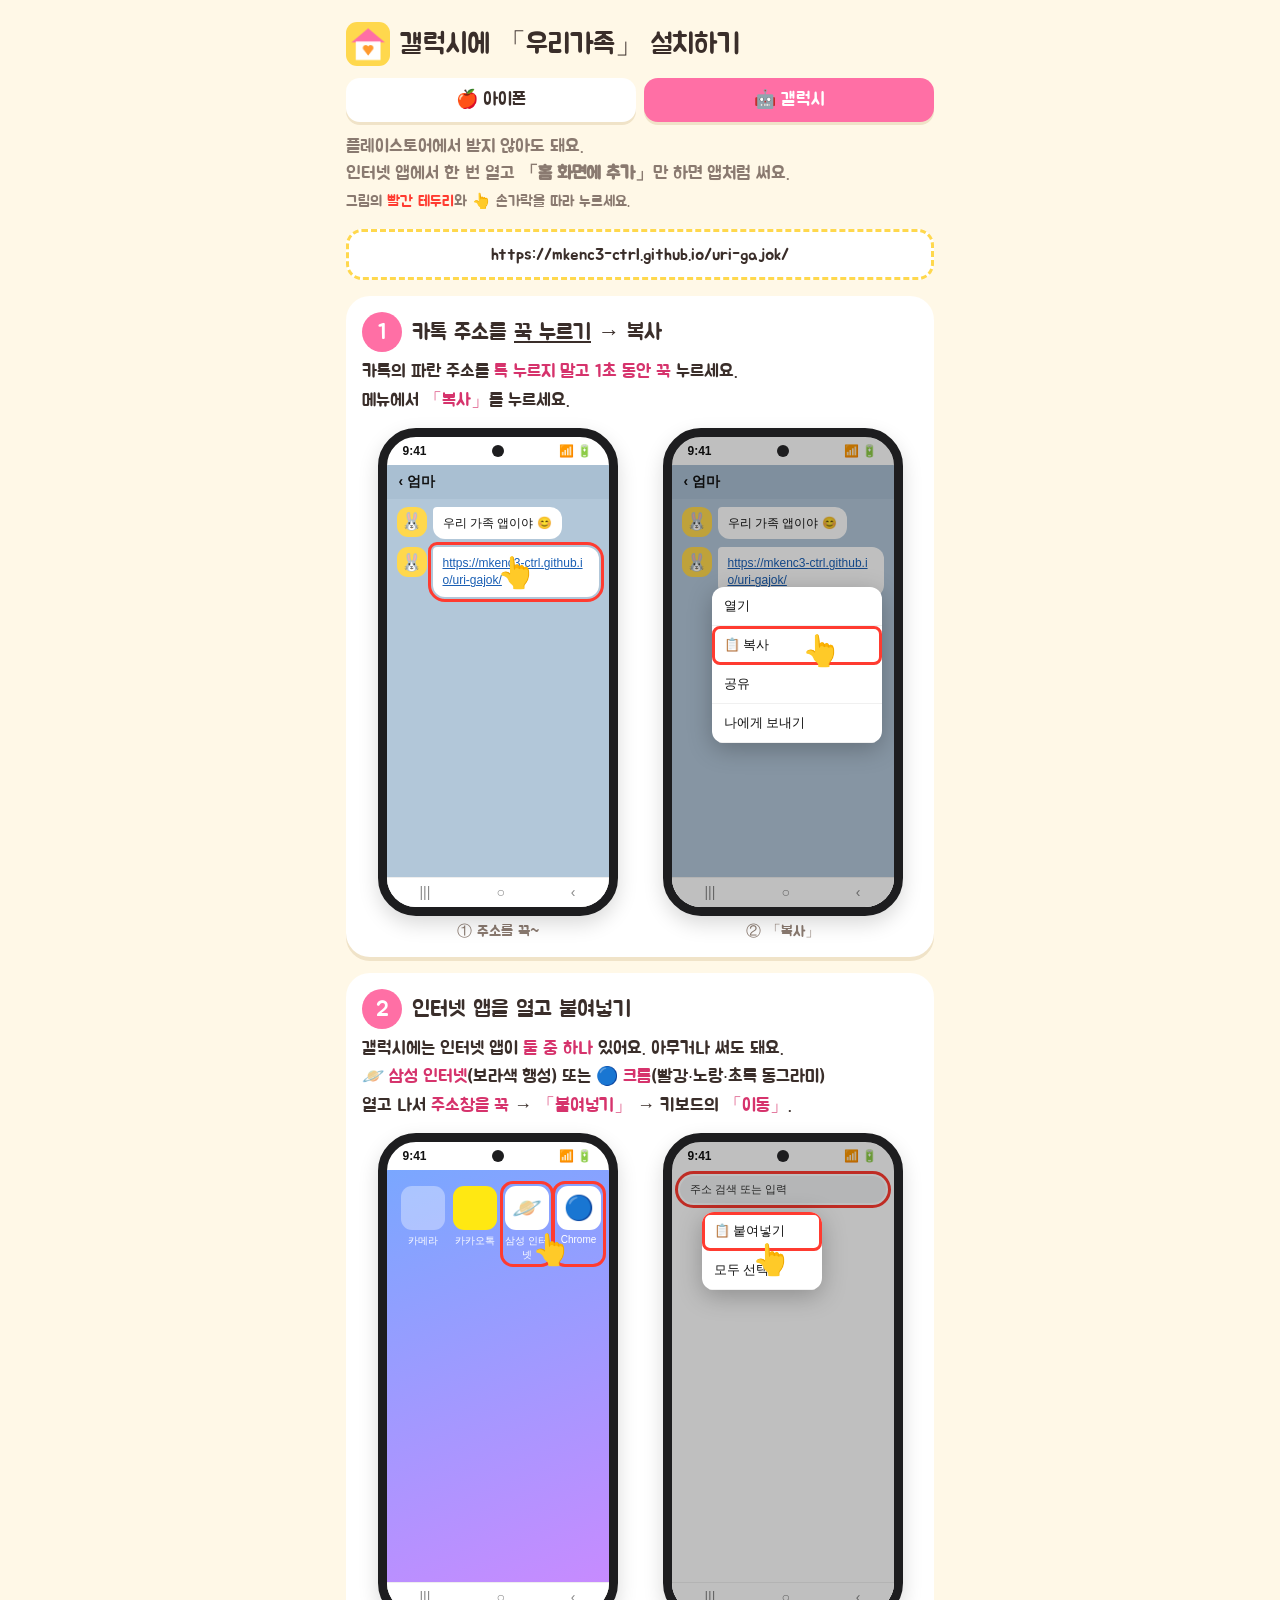
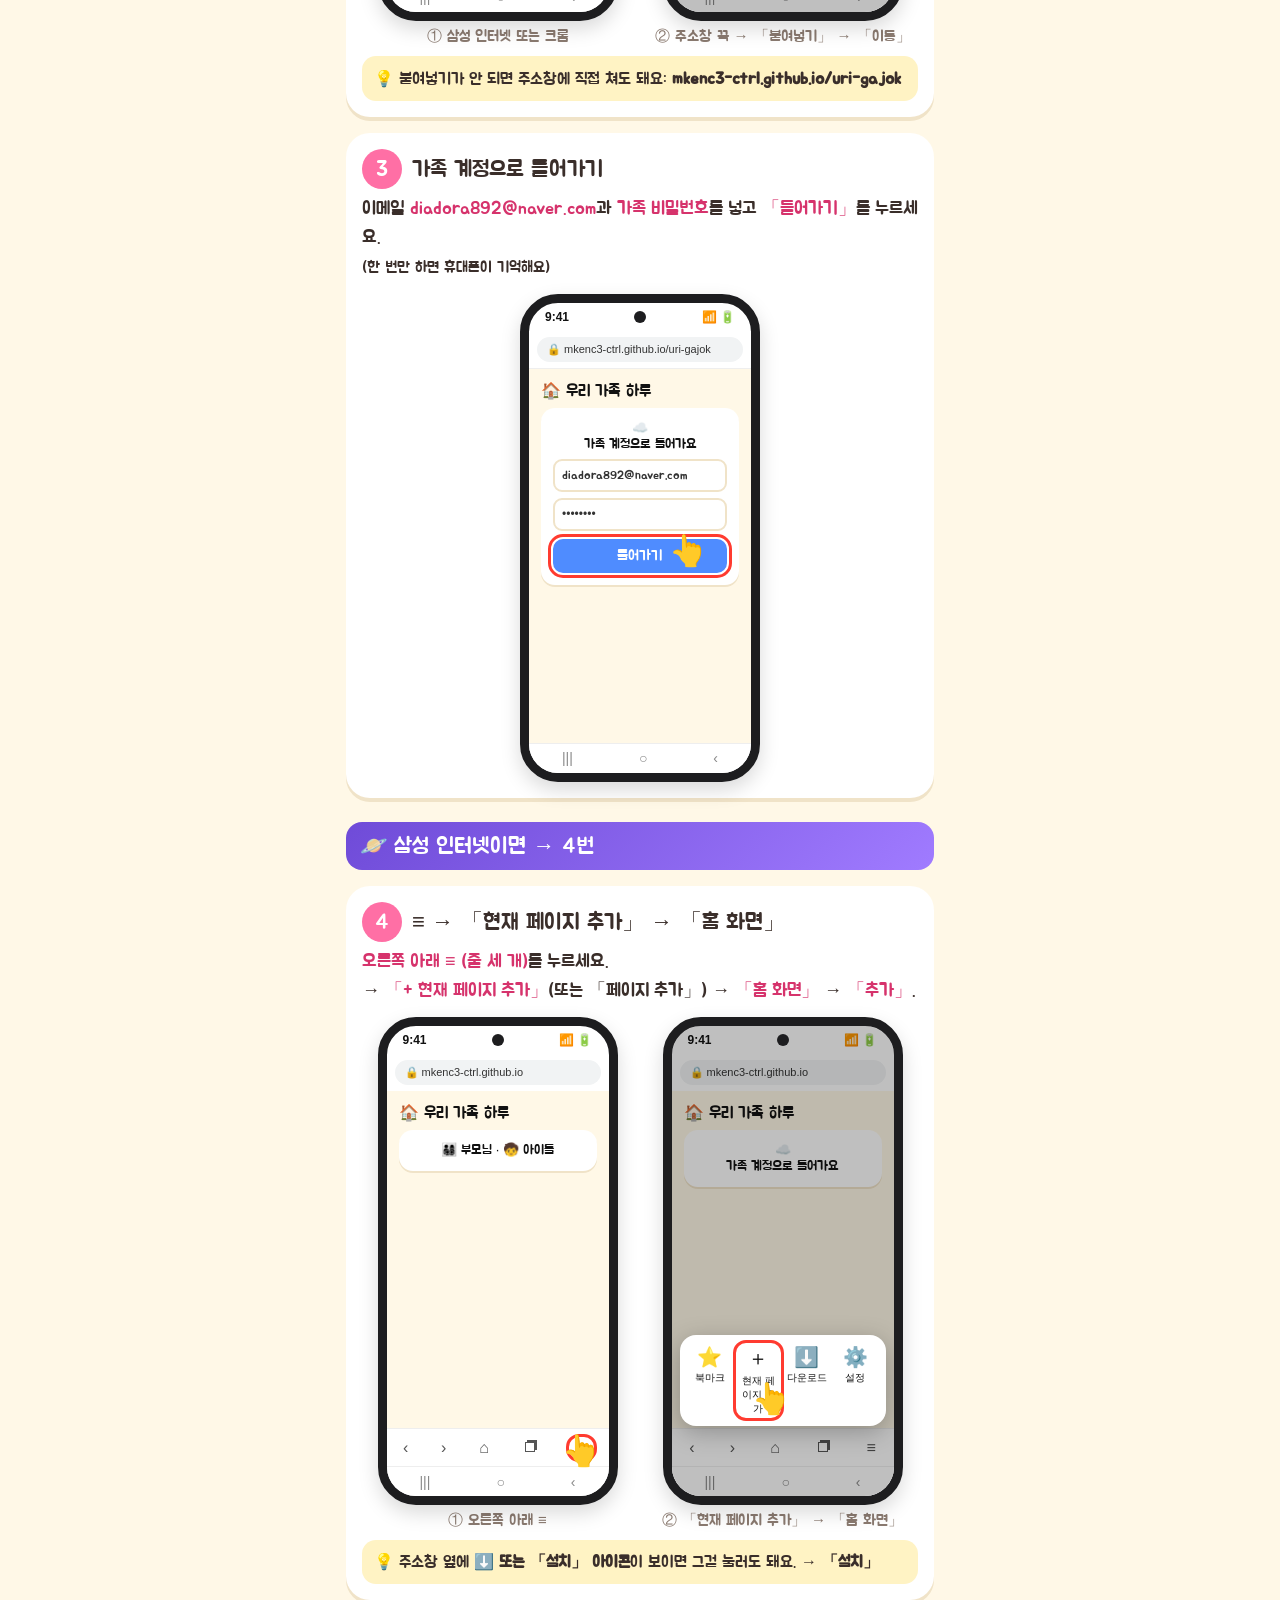
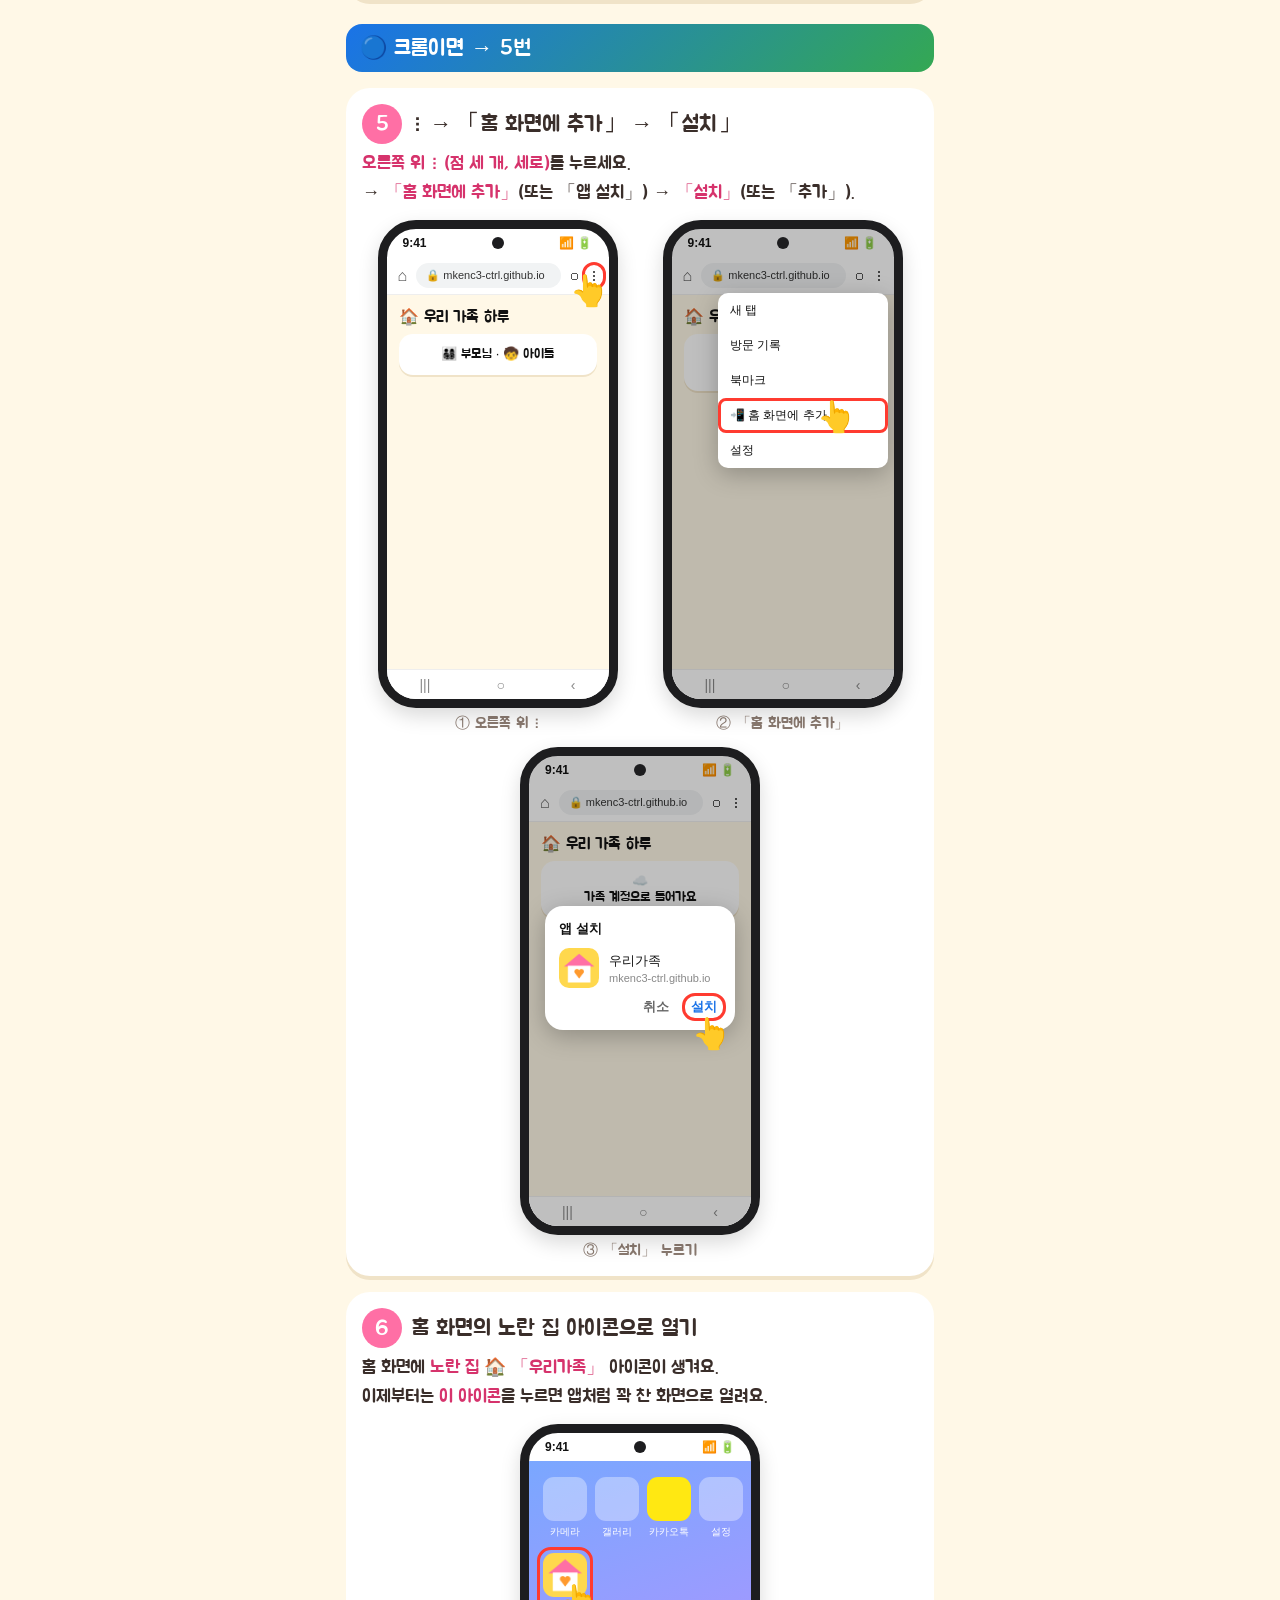
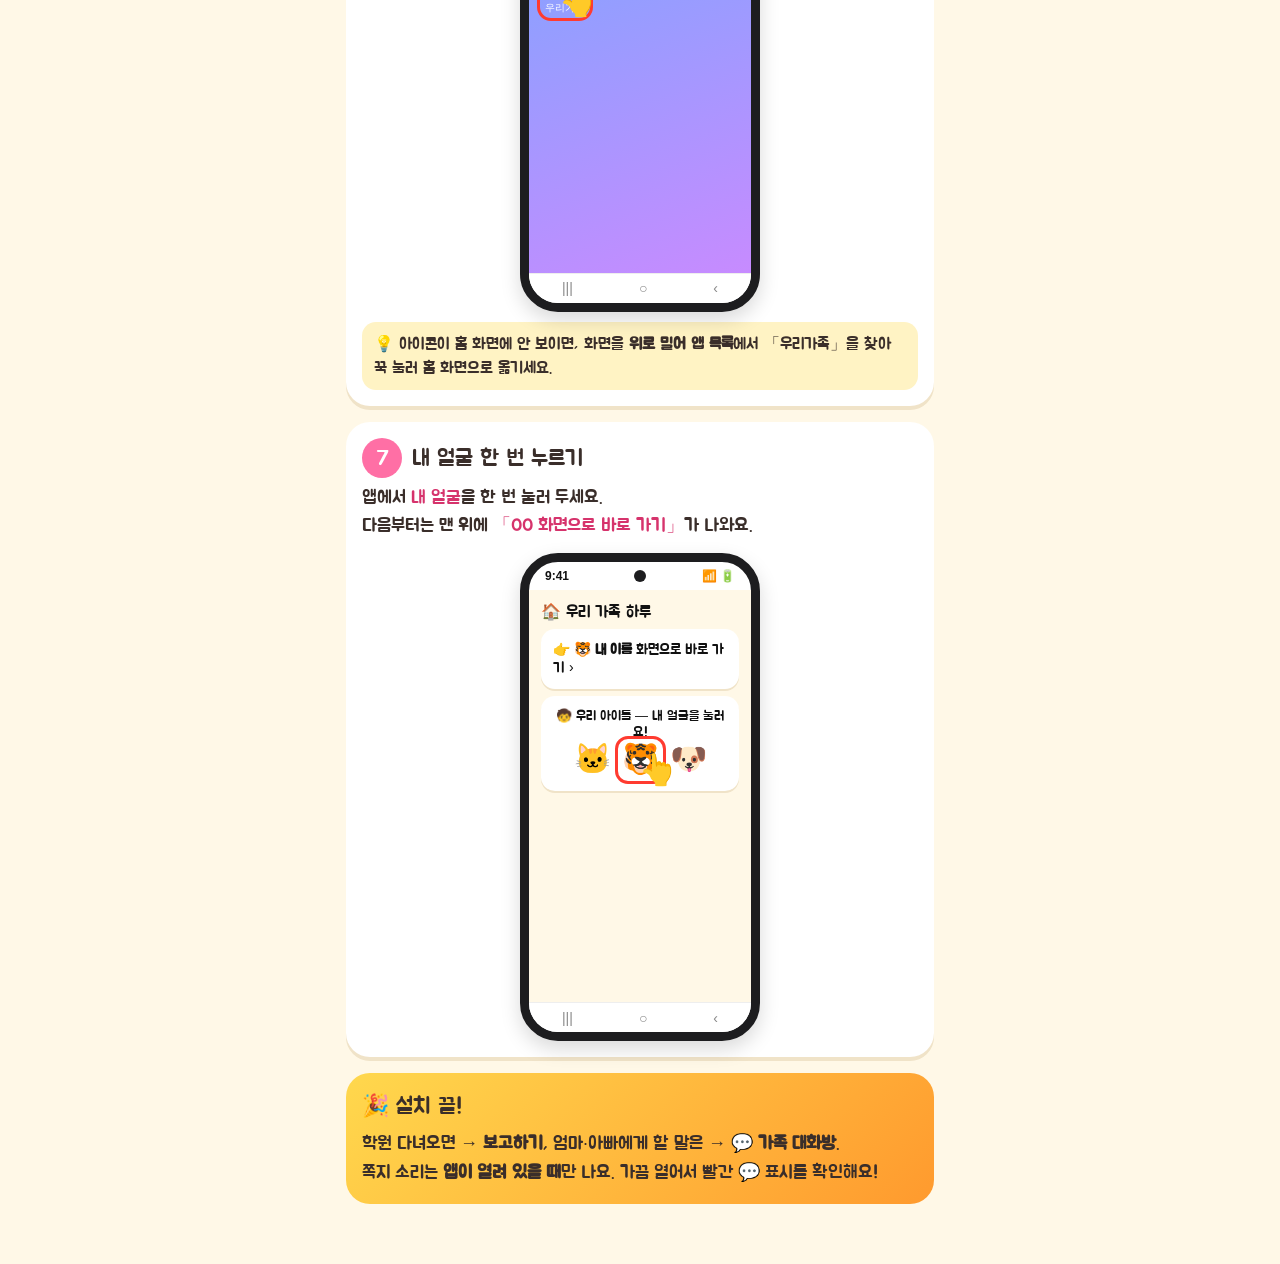
==== install-galaxy.html @ d574e4df "갤럭시 설치 그림 안내 추가 Co-Authored-By: Claude Opus 5.5 <noreply@anthropic.com>" ====
<!doctype html><html lang="ko"><head><meta charset="utf-8"><meta name="viewport" content="width=device-width, initial-scale=1"><meta name="robots" content="noindex, nofollow"><title>갤럭시에 설치하기</title><link href="https://fonts.googleapis.com/css2?family=Jua&display=swap" rel="stylesheet"><style>
:root{--bg:#fff8e7;--ink:#3a2e2a;--sub:#8a7a70;--line:#f0e3c8;--yellow:#ffd84d;--pink:#ff6fa5;--blue:#007aff;--red:#ff3b30}
*{box-sizing:border-box}
body{margin:0;background:var(--bg);color:var(--ink);font-family:"Jua","Apple SD Gothic Neo","Malgun Gothic",sans-serif;font-size:18px}
.wrap{max-width:620px;margin:0 auto;padding:16px 16px 60px}
h1{font-size:28px;font-weight:400;margin:6px 0 4px;display:flex;align-items:center;gap:10px}
h1 img{width:44px;height:44px;border-radius:11px}
.lead{color:var(--sub);margin:0 0 14px;line-height:1.5}
.url{background:#fff;border:3px dashed var(--yellow);border-radius:16px;padding:12px;text-align:center;font-size:17px;word-break:break-all;margin-bottom:8px}
.step{background:#fff;border-radius:24px;padding:16px;margin-top:16px;box-shadow:0 4px 0 var(--line)}
.sh{display:flex;align-items:center;gap:10px;margin-bottom:6px}
.no{flex:none;width:40px;height:40px;border-radius:50%;background:var(--pink);color:#fff;display:flex;align-items:center;justify-content:center;font-size:22px}
.sh h2{font-size:22px;font-weight:400;margin:0}
.say{line-height:1.6;margin:6px 0 12px}
.say b{color:#d6336c;font-weight:400}
.tip{background:#fff3c4;border-radius:14px;padding:10px 12px;font-size:16px;line-height:1.5;margin-top:10px}

/* 아이폰 그림 */
.phone{width:240px;margin:0 auto;border:9px solid #1d1d1f;border-radius:38px;background:#fff;overflow:hidden;position:relative;font-family:-apple-system,"Apple SD Gothic Neo","Malgun Gothic",sans-serif;font-size:13px;color:#111;box-shadow:0 8px 20px rgba(0,0,0,.15)}
.scr{height:470px;position:relative;display:flex;flex-direction:column}
.isl{position:absolute;top:0;left:50%;transform:translateX(-50%);width:118px;height:22px;background:#1d1d1f;border-radius:0 0 14px 14px;z-index:5}
.stat{height:28px;flex:none;display:flex;justify-content:space-between;align-items:center;padding:0 16px;font-size:12px;font-weight:600}
.hl{position:relative;z-index:3;outline:3px solid var(--red);outline-offset:2px;border-radius:8px;animation:blink 1.1s infinite}
@keyframes blink{50%{outline-color:rgba(255,59,48,.25)}}
.finger{position:absolute;font-size:30px;z-index:6;animation:tap 1.1s infinite;pointer-events:none}
@keyframes tap{50%{transform:translateY(5px) scale(.92)}}

/* 카톡 */
.kbar{background:#b2c7d9;flex:1;padding:8px 10px;display:flex;flex-direction:column;gap:8px}
.khd{background:#a9bfd2;padding:8px 12px;font-weight:600;font-size:14px;flex:none}
.kmsg{display:flex;gap:6px;align-items:flex-start}
.kava{width:30px;height:30px;border-radius:11px;background:#ffd84d;display:flex;align-items:center;justify-content:center;font-size:17px;flex:none}
.kbub{background:#fff;border-radius:4px 12px 12px 12px;padding:8px 10px;max-width:170px;line-height:1.4;font-size:12px}
.kbub a{color:#1a5fb4;text-decoration:underline;word-break:break-all}
.kprev{background:#fff;border-radius:10px;overflow:hidden;width:170px;margin-left:36px;font-size:11px}
.kprev .ph{height:62px;background:linear-gradient(135deg,#ffd84d,#ff9a2e);display:flex;align-items:center;justify-content:center}
.kprev .ph img{width:40px;border-radius:9px}
.kprev div.t{padding:6px 8px}

/* 카톡 브라우저·사파리 공통 페이지 */
.page{flex:1;background:#fff8e7;padding:12px;display:flex;flex-direction:column;align-items:center;gap:7px;overflow:hidden}
.page .ttl{align-self:flex-start;font-family:"Jua",sans-serif;font-size:16px}
.page .card{background:#fff;border-radius:14px;width:100%;padding:12px;text-align:center;box-shadow:0 2px 0 var(--line);font-family:"Jua",sans-serif}
.page .in{border:2px solid var(--line);border-radius:9px;padding:7px;text-align:left;color:#aaa;margin-top:6px;font-size:12px}
.page .in.f{color:#333}
.page .btn{background:#4f8cff;color:#fff;border-radius:10px;padding:8px;margin-top:8px;font-size:14px}
.kweb-top{flex:none;display:flex;align-items:center;gap:6px;padding:6px 10px;border-bottom:1px solid #eee;font-size:12px}
.kweb-top .x{font-size:16px}
.kweb-top .u{flex:1;color:#666;overflow:hidden;white-space:nowrap;text-overflow:ellipsis}
.kweb-bot{flex:none;display:flex;justify-content:space-around;align-items:center;height:42px;border-top:1px solid #eee;font-size:18px;color:#444}
.menu{position:absolute;right:10px;bottom:52px;width:170px;background:#fff;border-radius:12px;box-shadow:0 6px 24px rgba(0,0,0,.25);z-index:4;overflow:hidden;font-size:13px}
.menu div{padding:10px 12px;border-bottom:1px solid #f0f0f0}
.dim{position:absolute;inset:0;background:rgba(0,0,0,.25);z-index:3}

/* 사파리 */
.sbot{flex:none;background:#f6f6f6;border-top:1px solid #ddd;padding:6px 8px 14px}
.saddr{background:#e3e3e8;border-radius:11px;padding:7px 10px;text-align:center;font-size:12px;color:#333;margin-bottom:6px}
.stools{display:flex;justify-content:space-around;align-items:center;font-size:18px;color:var(--blue);height:26px}
.ico-share{display:inline-flex;align-items:center;justify-content:center;width:26px;height:26px}

.g26{position:absolute;left:8px;right:8px;bottom:12px;display:flex;gap:6px;align-items:center;z-index:4}
.g26 .gb{width:34px;height:34px;border-radius:50%;background:rgba(240,240,245,.95);box-shadow:0 2px 8px rgba(0,0,0,.15);display:flex;align-items:center;justify-content:center;font-size:16px}
.g26 .ga{flex:1;height:34px;border-radius:17px;background:rgba(240,240,245,.95);box-shadow:0 2px 8px rgba(0,0,0,.15);display:flex;align-items:center;justify-content:center;font-size:11px}
.dock{position:absolute;left:10px;right:10px;bottom:10px;background:rgba(255,255,255,.35);border-radius:22px;padding:8px;display:flex;justify-content:space-around}
.dock .app span,.saf{display:flex!important;align-items:center;justify-content:center;font-size:26px}
.saf{background:#fff!important}
/* 공유 시트 */
.sheet{position:absolute;left:0;right:0;bottom:0;background:#f2f2f7;border-radius:16px 16px 0 0;z-index:4;padding:10px 10px 16px;box-shadow:0 -4px 20px rgba(0,0,0,.2)}
.sheet .grab{width:36px;height:5px;background:#c7c7cc;border-radius:3px;margin:0 auto 8px}
.sheet .site{display:flex;gap:8px;align-items:center;background:#fff;border-radius:10px;padding:8px;font-size:12px}
.sheet .site img{width:32px;border-radius:8px}
.apps{display:flex;gap:10px;padding:10px 4px;font-size:10px;text-align:center}
.apps div span{display:block;width:40px;height:40px;border-radius:10px;margin:0 auto 3px}
.list{background:#fff;border-radius:10px;overflow:hidden;margin-top:6px}
.list div{display:flex;justify-content:space-between;padding:9px 12px;border-bottom:1px solid #eee;font-size:13px}
.list div:last-child{border:0}

/* 추가 화면 */
.addhd{flex:none;display:flex;justify-content:space-between;align-items:center;padding:8px 12px;background:#f2f2f7;font-size:14px}
.addhd .c{color:var(--blue)}
.addhd .a{color:var(--blue);font-weight:700}
.addbody{flex:1;background:#f2f2f7;padding:10px}
.addcard{background:#fff;border-radius:10px;display:flex;gap:10px;padding:10px;align-items:center}
.addcard img{width:52px;border-radius:12px}
.addcard .nm{border-bottom:1px solid #ddd;padding-bottom:4px;font-size:15px}
.addcard .u{color:#888;font-size:11px;margin-top:4px}
.tg{background:#fff;border-radius:10px;margin-top:10px;padding:10px 12px;display:flex;justify-content:space-between;align-items:center;font-size:13px}
.sw{width:42px;height:25px;border-radius:13px;background:#34c759;position:relative}
.sw:after{content:"";position:absolute;right:2px;top:2px;width:21px;height:21px;border-radius:50%;background:#fff}

/* 홈 화면 */
.home{flex:1;background:linear-gradient(160deg,#7aa7ff,#c78bff);padding:16px 14px;display:grid;grid-template-columns:repeat(4,1fr);gap:14px 8px;align-content:start}
.app{text-align:center;color:#fff;font-size:10px}
.app span{display:block;width:44px;height:44px;border-radius:11px;margin:0 auto 4px;background:rgba(255,255,255,.35)}
.app img{display:block;width:44px;height:44px;border-radius:11px;margin:0 auto 4px}

.mini{font-size:13px}
.two{display:grid;grid-template-columns:1fr;gap:14px}
@media(min-width:600px){.two{grid-template-columns:1fr 1fr}}
.cap{text-align:center;color:var(--sub);font-size:15px;margin-top:6px}
.end{background:linear-gradient(135deg,#ffd84d,#ff9a2e);color:#3a2e2a;border-radius:24px;padding:16px;margin-top:16px;line-height:1.6}
.end h2{font-weight:400;margin:0 0 6px;font-size:22px}
</style><style>
.gal .isl{top:8px;width:12px;height:12px;border-radius:50%}
.navb{flex:none;height:30px;background:#fff;display:flex;justify-content:space-around;align-items:center;color:#888;font-size:14px;border-top:1px solid #eee}
.cbar{flex:none;display:flex;align-items:center;gap:6px;padding:6px 8px;border-bottom:1px solid #eee;background:#fff}
.cbar .ad{flex:1;background:#f1f3f4;border-radius:16px;padding:6px 10px;font-size:11px;color:#333;overflow:hidden;white-space:nowrap}
.cbar .ic{font-size:16px;color:#555;padding:0 3px}
.sbar{flex:none;display:flex;justify-content:space-around;align-items:center;height:38px;border-top:1px solid #eee;background:#fff;font-size:16px;color:#555}
.sad{flex:none;margin:6px 8px;background:#f1f3f4;border-radius:16px;padding:6px 10px;font-size:11px;color:#333}
.cmenu{position:absolute;right:6px;top:64px;width:170px;background:#fff;border-radius:10px;box-shadow:0 6px 24px rgba(0,0,0,.25);z-index:4;font-size:12px;overflow:hidden}
.cmenu div{padding:9px 12px}
.dlg{position:absolute;left:16px;right:16px;top:150px;background:#fff;border-radius:18px;padding:14px;z-index:4;box-shadow:0 6px 24px rgba(0,0,0,.25);font-size:13px}
.dlg .row{display:flex;gap:10px;align-items:center;margin:10px 0}
.dlg .row img{width:40px;border-radius:10px}
.dlg .bt{display:flex;justify-content:flex-end;gap:18px;color:#1a73e8;font-weight:700;margin-top:8px}
.smenu{position:absolute;left:8px;right:8px;bottom:70px;background:#fff;border-radius:16px;box-shadow:0 6px 24px rgba(0,0,0,.25);z-index:4;padding:10px;display:grid;grid-template-columns:repeat(4,1fr);gap:8px;font-size:10px;text-align:center}
.smenu div span{display:block;font-size:20px;margin-bottom:2px}
.tabs{display:flex;gap:8px;margin:12px 0 0}
.tabs a{flex:1;text-align:center;background:#fff;border-radius:14px;padding:10px;box-shadow:0 3px 0 var(--line);color:var(--ink);text-decoration:none}
.tabs a.on{background:var(--pink);color:#fff}
.bh{font-size:22px;margin:24px 0 0;padding:10px 14px;border-radius:16px;color:#fff}
.ibig{background:#fff!important;display:flex!important;align-items:center;justify-content:center;font-size:24px}
</style></head><body><div class="wrap">
<h1><img src="icon-192.png" alt="">갤럭시에 「우리가족」 설치하기</h1>
<div class="tabs"><a href="install.html">🍎 아이폰</a><a class="on" href="install-galaxy.html">🤖 갤럭시</a></div>
<p class="lead" style="margin-top:12px">플레이스토어에서 받지 않아도 돼요.<br>인터넷 앱에서 한 번 열고 <b>「홈 화면에 추가」</b>만 하면 앱처럼 써요.<br><small>그림의 <span style="color:#ff3b30">빨간 테두리</span>와 👆 손가락을 따라 누르세요.</small></p>
<div class="url">https://mkenc3-ctrl.github.io/uri-gajok/</div><div class="step"><div class="sh"><div class="no">1</div><h2>카톡 주소를 <u>꾹 누르기</u> → 복사</h2></div><p class="say">카톡의 파란 주소를 <b>톡 누르지 말고 1초 동안 꾹</b> 누르세요.<br>메뉴에서 <b>「복사」</b>를 누르세요.</p><div class="two"><div><div class="phone gal"><div class="scr"><div class="isl"></div><div class="stat"><span>9:41</span><span>📶 🔋</span></div><div class="khd">‹ 엄마</div><div class="kbar"><div class="kmsg"><div class="kava">🐰</div><div class="kbub">우리 가족 앱이야 😊</div></div><div class="kmsg"><div class="kava">🐰</div><div class="kbub hl"><a>https://mkenc3-ctrl.github.io/uri-gajok/</a></div></div></div><div class="finger" style="left:110px;top:118px">👆</div><div class="navb"><span>|||</span><span>○</span><span>‹</span></div></div></div><div class="cap">① 주소를 꾹~</div></div><div><div class="phone gal"><div class="scr"><div class="isl"></div><div class="stat"><span>9:41</span><span>📶 🔋</span></div><div class="khd">‹ 엄마</div><div class="kbar"><div class="kmsg"><div class="kava">🐰</div><div class="kbub">우리 가족 앱이야 😊</div></div><div class="kmsg"><div class="kava">🐰</div><div class="kbub"><a>https://mkenc3-ctrl.github.io/uri-gajok/</a></div></div></div><div class="dim"></div><div class="menu" style="top:150px;bottom:auto;left:40px;right:auto"><div>열기</div><div class="hl" style="outline-offset:-3px">📋 복사</div><div>공유</div><div>나에게 보내기</div></div><div class="finger" style="left:130px;top:196px">👆</div><div class="navb"><span>|||</span><span>○</span><span>‹</span></div></div></div><div class="cap">② 「복사」</div></div></div></div><div class="step"><div class="sh"><div class="no">2</div><h2>인터넷 앱을 열고 붙여넣기</h2></div><p class="say">갤럭시에는 인터넷 앱이 <b>둘 중 하나</b> 있어요. 아무거나 써도 돼요.<br><b>🪐 삼성 인터넷</b>(보라색 행성) 또는 <b>🔵 크롬</b>(빨강·노랑·초록 동그라미)<br>열고 나서 <b>주소창을 꾹</b> → <b>「붙여넣기」</b> → 키보드의 <b>「이동」</b>.</p><div class="two"><div><div class="phone gal"><div class="scr"><div class="isl"></div><div class="stat"><span>9:41</span><span>📶 🔋</span></div><div class="home"><div class="app"><span></span>카메라</div><div class="app"><span style="background:#ffe812"></span>카카오톡</div><div class="app hl" style="outline-offset:2px"><span class="ibig">🪐</span>삼성 인터넷</div><div class="app hl" style="outline-offset:2px"><span class="ibig">🔵</span>Chrome</div></div><div class="finger" style="right:40px;top:90px">👆</div><div class="navb"><span>|||</span><span>○</span><span>‹</span></div></div></div><div class="cap">① 삼성 인터넷 또는 크롬</div></div><div><div class="phone gal"><div class="scr"><div class="isl"></div><div class="stat"><span>9:41</span><span>📶 🔋</span></div><div class="sad hl">주소 검색 또는 입력</div><div class="page" style="background:#fff"></div><div class="dim"></div><div class="menu" style="top:70px;bottom:auto;left:30px;right:auto;width:120px"><div class="hl" style="outline-offset:-3px">📋 붙여넣기</div><div>모두 선택</div></div><div class="finger" style="left:80px;top:100px">👆</div><div class="navb"><span>|||</span><span>○</span><span>‹</span></div></div></div><div class="cap">② 주소창 꾹 → 「붙여넣기」 → 「이동」</div></div></div><div class="tip">💡 붙여넣기가 안 되면 주소창에 직접 쳐도 돼요: <b style="font-size:17px">mkenc3-ctrl.github.io/uri-gajok</b></div></div><div class="step"><div class="sh"><div class="no">3</div><h2>가족 계정으로 들어가기</h2></div><p class="say">이메일 <b>diadora892@naver.com</b>과 <b>가족 비밀번호</b>를 넣고 <b>「들어가기」</b>를 누르세요.<br><small>(한 번만 하면 휴대폰이 기억해요)</small></p><div class="phone gal"><div class="scr"><div class="isl"></div><div class="stat"><span>9:41</span><span>📶 🔋</span></div><div class="cbar"><span class="ad">🔒 mkenc3-ctrl.github.io/uri-gajok</span></div><div class="page"><div class="ttl">🏠 우리 가족 하루</div><div class="card">☁️<br>가족 계정으로 들어가요<div class="in f">diadora892@naver.com</div><div class="in f">••••••••</div><div class="btn hl">들어가기</div></div></div><div class="finger" style="left:140px;top:230px">👆</div><div class="navb"><span>|||</span><span>○</span><span>‹</span></div></div></div></div><div class="bh" style="background:linear-gradient(135deg,#6f4bd8,#a07bff)">🪐 삼성 인터넷이면 → 4번</div><div class="step"><div class="sh"><div class="no">4</div><h2>≡ → 「현재 페이지 추가」 → 「홈 화면」</h2></div><p class="say"><b>오른쪽 아래 ≡ (줄 세 개)</b>를 누르세요.<br>→ <b>「+ 현재 페이지 추가」</b>(또는 「페이지 추가」) → <b>「홈 화면」</b> → <b>「추가」</b>.</p><div class="two"><div><div class="phone gal"><div class="scr"><div class="isl"></div><div class="stat"><span>9:41</span><span>📶 🔋</span></div><div class="sad">🔒 mkenc3-ctrl.github.io</div><div class="page"><div class="ttl">🏠 우리 가족 하루</div><div class="card">👨‍👩‍👧‍👦 부모님 · 🧒 아이들</div></div><div class="sbar"><span>‹</span><span>›</span><span>⌂</span><span>❐</span><span class="hl" style="padding:0 6px">≡</span></div><div class="finger" style="right:10px;bottom:28px">👆</div><div class="navb"><span>|||</span><span>○</span><span>‹</span></div></div></div><div class="cap">① 오른쪽 아래 ≡</div></div><div><div class="phone gal"><div class="scr"><div class="isl"></div><div class="stat"><span>9:41</span><span>📶 🔋</span></div><div class="sad">🔒 mkenc3-ctrl.github.io</div><div class="page"><div class="ttl">🏠 우리 가족 하루</div><div class="card">☁️<br>가족 계정으로 들어가요</div></div><div class="dim"></div><div class="smenu"><div><span>⭐</span>북마크</div><div class="hl"><span>＋</span>현재 페이지 추가</div><div><span>⬇️</span>다운로드</div><div><span>⚙️</span>설정</div></div><div class="sbar"><span>‹</span><span>›</span><span>⌂</span><span>❐</span><span>≡</span></div><div class="finger" style="left:80px;bottom:80px">👆</div><div class="navb"><span>|||</span><span>○</span><span>‹</span></div></div></div><div class="cap">② 「현재 페이지 추가」 → 「홈 화면」</div></div></div><div class="tip">💡 주소창 옆에 <b>⬇️ 또는 「설치」 아이콘</b>이 보이면 그걸 눌러도 돼요. → <b>「설치」</b></div></div><div class="bh" style="background:linear-gradient(135deg,#1a73e8,#34a853)">🔵 크롬이면 → 5번</div><div class="step"><div class="sh"><div class="no">5</div><h2>⋮ → 「홈 화면에 추가」 → 「설치」</h2></div><p class="say"><b>오른쪽 위 ⋮ (점 세 개, 세로)</b>를 누르세요.<br>→ <b>「홈 화면에 추가」</b>(또는 「앱 설치」) → <b>「설치」</b>(또는 「추가」).</p><div class="two"><div><div class="phone gal"><div class="scr"><div class="isl"></div><div class="stat"><span>9:41</span><span>📶 🔋</span></div><div class="cbar"><span class="ic">⌂</span><span class="ad">🔒 mkenc3-ctrl.github.io</span><span class="ic">▢</span><span class="ic hl">⋮</span></div><div class="page"><div class="ttl">🏠 우리 가족 하루</div><div class="card">👨‍👩‍👧‍👦 부모님 · 🧒 아이들</div></div><div class="finger" style="right:2px;top:44px">👆</div><div class="navb"><span>|||</span><span>○</span><span>‹</span></div></div></div><div class="cap">① 오른쪽 위 ⋮</div></div><div><div class="phone gal"><div class="scr"><div class="isl"></div><div class="stat"><span>9:41</span><span>📶 🔋</span></div><div class="cbar"><span class="ic">⌂</span><span class="ad">🔒 mkenc3-ctrl.github.io</span><span class="ic">▢</span><span class="ic">⋮</span></div><div class="page"><div class="ttl">🏠 우리 가족 하루</div><div class="card">☁️<br>가족 계정으로 들어가요</div></div><div class="dim"></div><div class="cmenu"><div>새 탭</div><div>방문 기록</div><div>북마크</div><div class="hl" style="outline-offset:-3px">📲 홈 화면에 추가</div><div>설정</div></div><div class="finger" style="right:40px;top:170px">👆</div><div class="navb"><span>|||</span><span>○</span><span>‹</span></div></div></div><div class="cap">② 「홈 화면에 추가」</div></div></div><div style="margin-top:14px"><div class="phone gal"><div class="scr"><div class="isl"></div><div class="stat"><span>9:41</span><span>📶 🔋</span></div><div class="cbar"><span class="ic">⌂</span><span class="ad">🔒 mkenc3-ctrl.github.io</span><span class="ic">▢</span><span class="ic">⋮</span></div><div class="page"><div class="ttl">🏠 우리 가족 하루</div><div class="card">☁️<br>가족 계정으로 들어가요</div></div><div class="dim"></div><div class="dlg"><b>앱 설치</b><div class="row"><img src="icon-192.png" alt=""><div>우리가족<br><span style="color:#888;font-size:11px">mkenc3-ctrl.github.io</span></div></div><div class="bt"><span style="color:#666">취소</span><span class="hl" style="padding:0 4px">설치</span></div></div><div class="finger" style="right:22px;top:260px">👆</div><div class="navb"><span>|||</span><span>○</span><span>‹</span></div></div></div><div class="cap">③ 「설치」 누르기</div></div></div><div class="step"><div class="sh"><div class="no">6</div><h2>홈 화면의 노란 집 아이콘으로 열기</h2></div><p class="say">홈 화면에 <b>노란 집 🏠 「우리가족」</b> 아이콘이 생겨요.<br>이제부터는 <b>이 아이콘</b>을 누르면 앱처럼 꽉 찬 화면으로 열려요.</p><div class="phone gal"><div class="scr"><div class="isl"></div><div class="stat"><span>9:41</span><span>📶 🔋</span></div><div class="home"><div class="app"><span></span>카메라</div><div class="app"><span></span>갤러리</div><div class="app"><span style="background:#ffe812"></span>카카오톡</div><div class="app"><span></span>설정</div><div class="app hl" style="outline-offset:3px"><img src="icon-192.png" alt="">우리가족</div></div><div class="finger" style="left:30px;top:150px">👆</div><div class="navb"><span>|||</span><span>○</span><span>‹</span></div></div></div><div class="tip">💡 아이콘이 홈 화면에 안 보이면, 화면을 <b>위로 밀어 앱 목록</b>에서 「우리가족」을 찾아 꾹 눌러 홈 화면으로 옮기세요.</div></div><div class="step"><div class="sh"><div class="no">7</div><h2>내 얼굴 한 번 누르기</h2></div><p class="say">앱에서 <b>내 얼굴</b>을 한 번 눌러 두세요.<br>다음부터는 맨 위에 <b>「OO 화면으로 바로 가기」</b>가 나와요.</p><div class="phone gal"><div class="scr"><div class="isl"></div><div class="stat"><span>9:41</span><span>📶 🔋</span></div><div class="page"><div class="ttl">🏠 우리 가족 하루</div><div class="card" style="text-align:left;font-size:14px">👉 🐯 <b>내 이름</b> 화면으로 바로 가기 ›</div><div class="card" style="font-size:13px">🧒 우리 아이들 — 내 얼굴을 눌러요!<br><span style="font-size:30px">🐱 <span class="hl" style="display:inline-block;padding:0 2px">🐯</span> 🐶</span></div></div><div class="finger" style="left:110px;top:190px">👆</div><div class="navb"><span>|||</span><span>○</span><span>‹</span></div></div></div></div><div class="end"><h2>🎉 설치 끝!</h2>학원 다녀오면 → <b>보고하기</b>, 엄마·아빠에게 할 말은 → <b>💬 가족 대화방</b>.<br>쪽지 소리는 <b>앱이 열려 있을 때</b>만 나요. 가끔 열어서 빨간 💬 표시를 확인해요!</div></div></body></html>
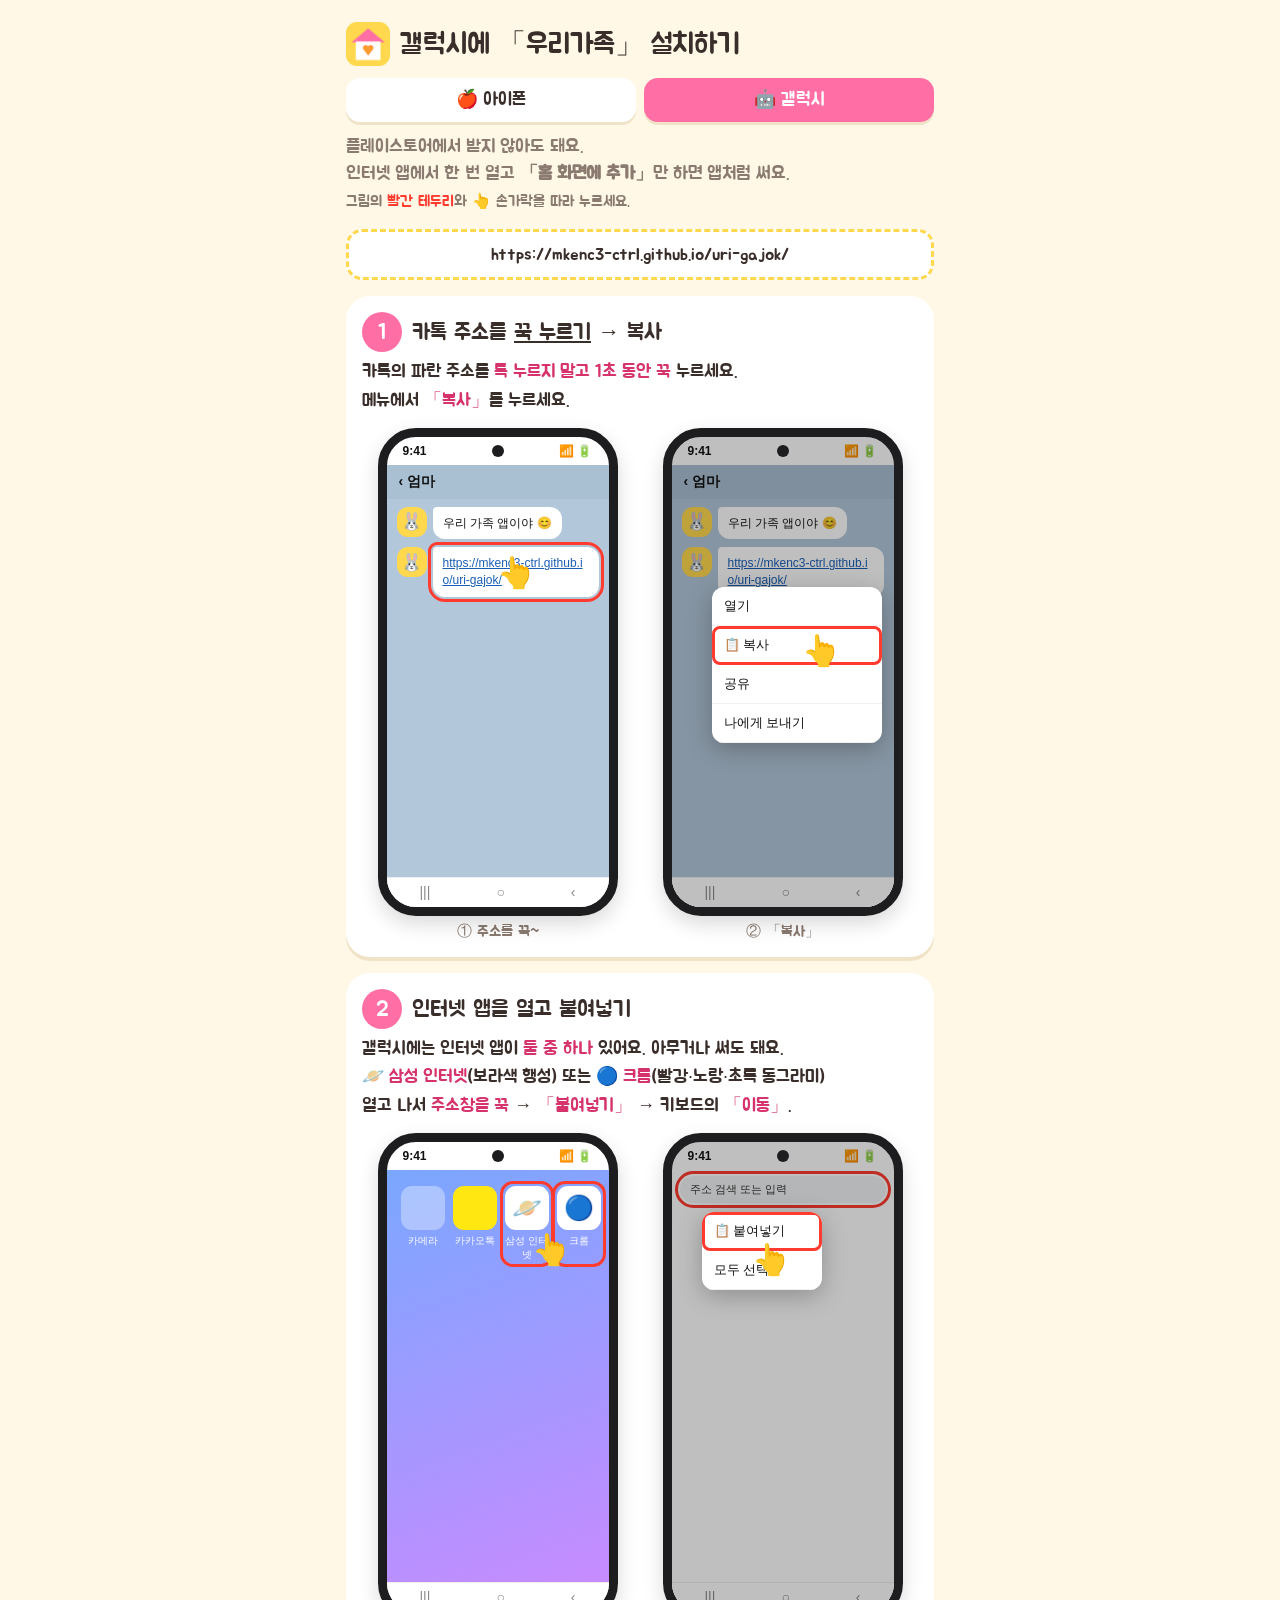
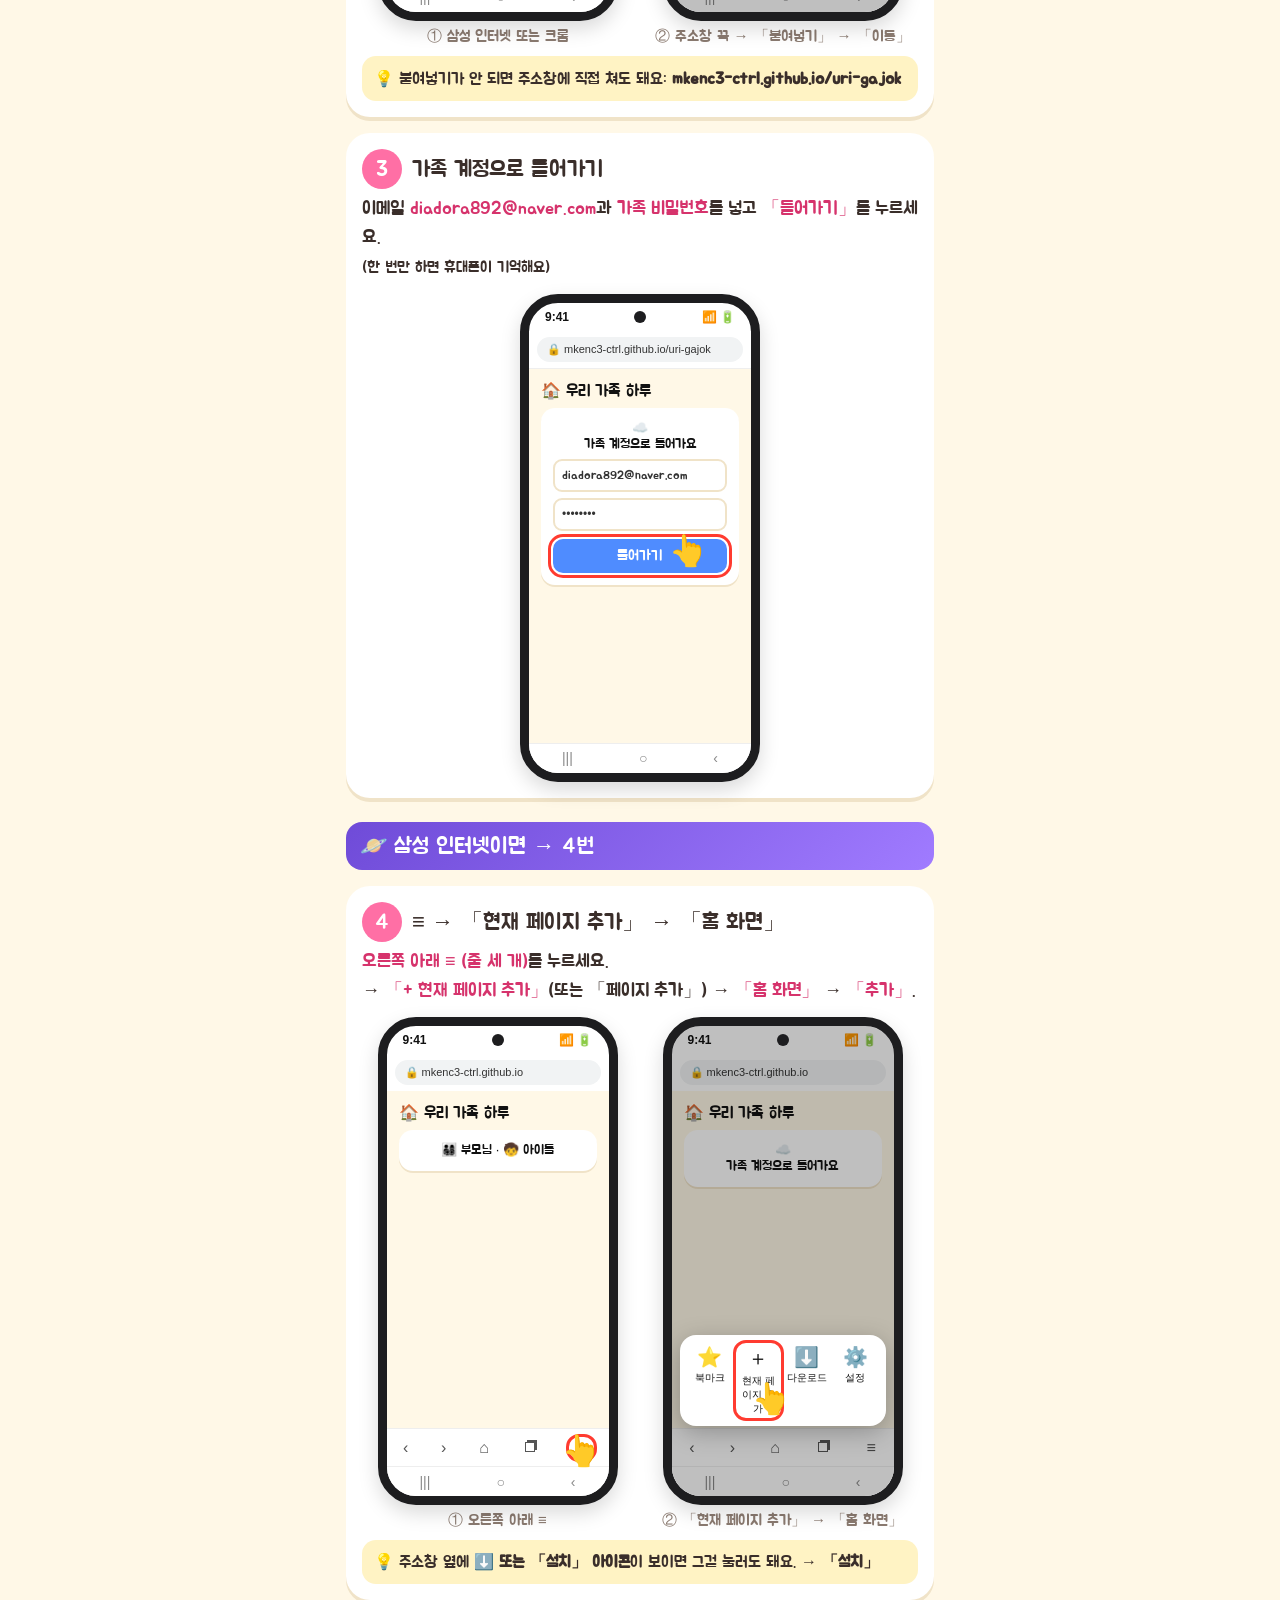
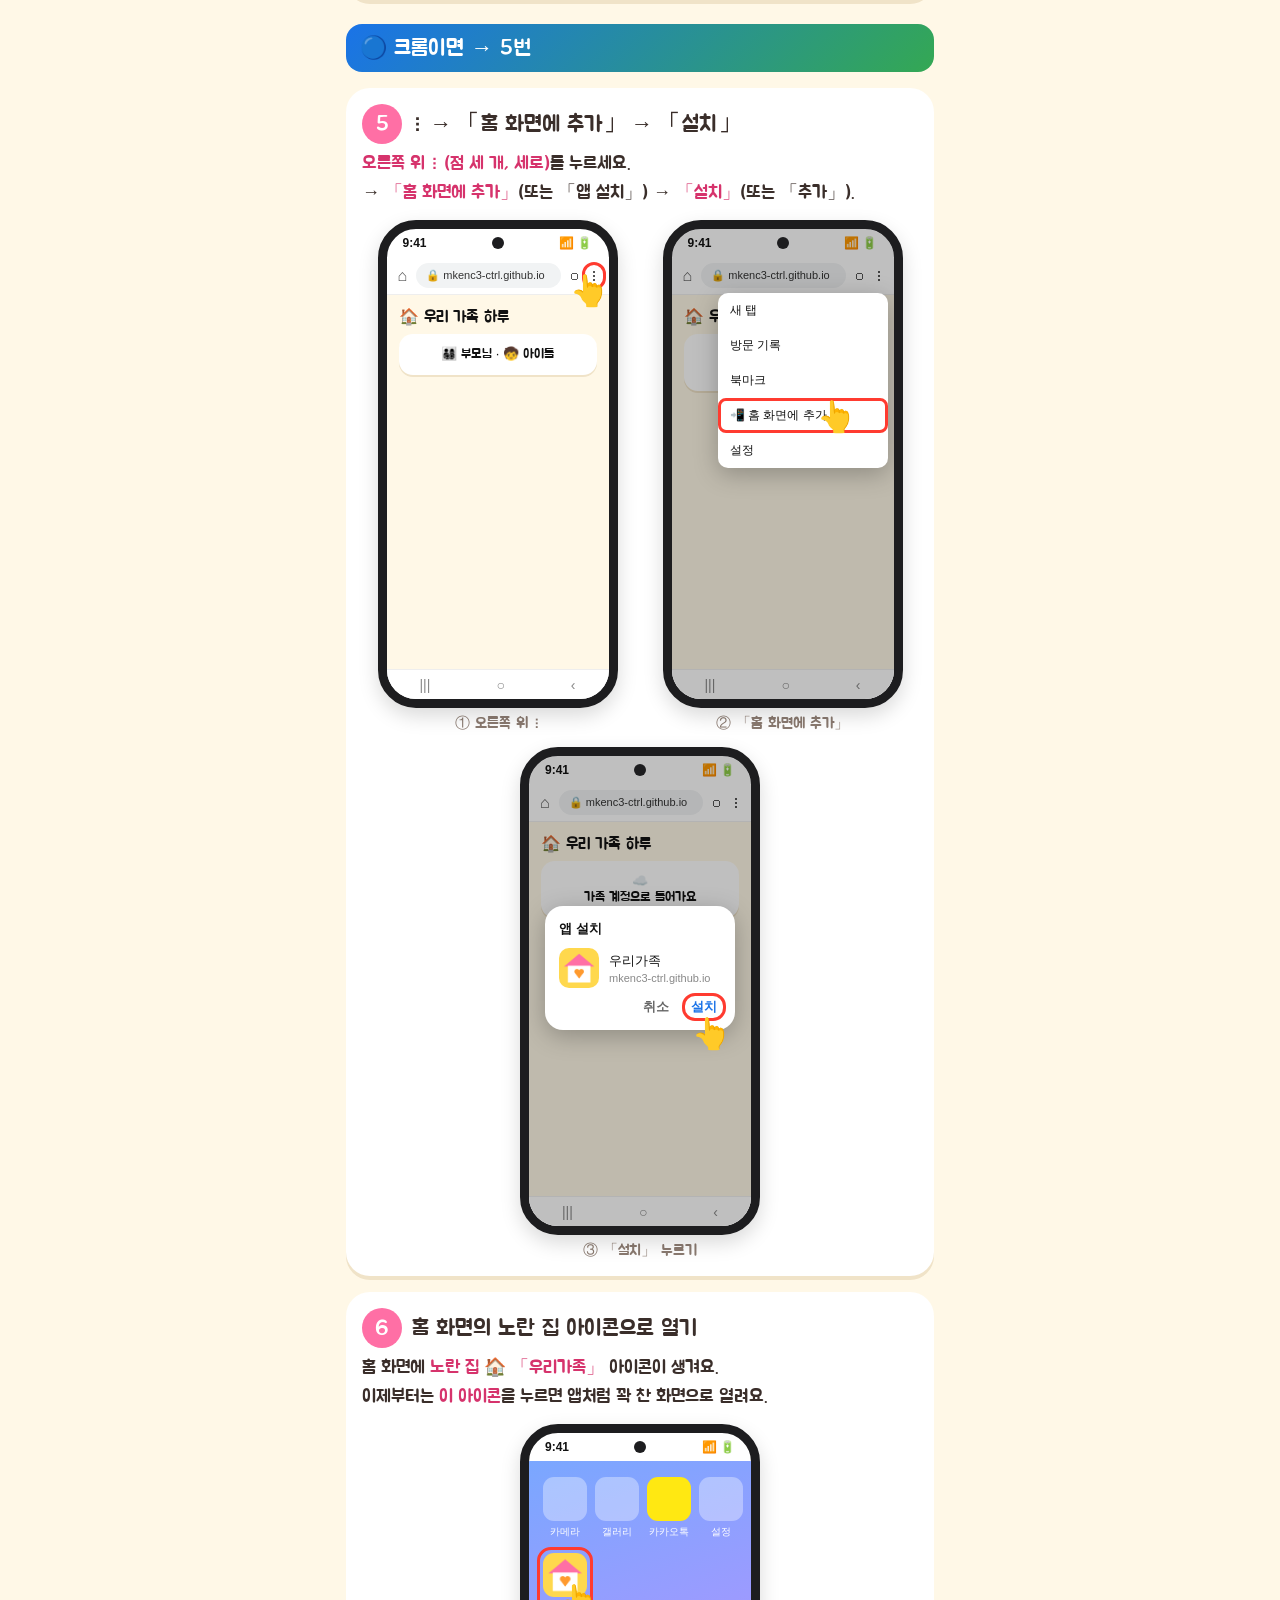
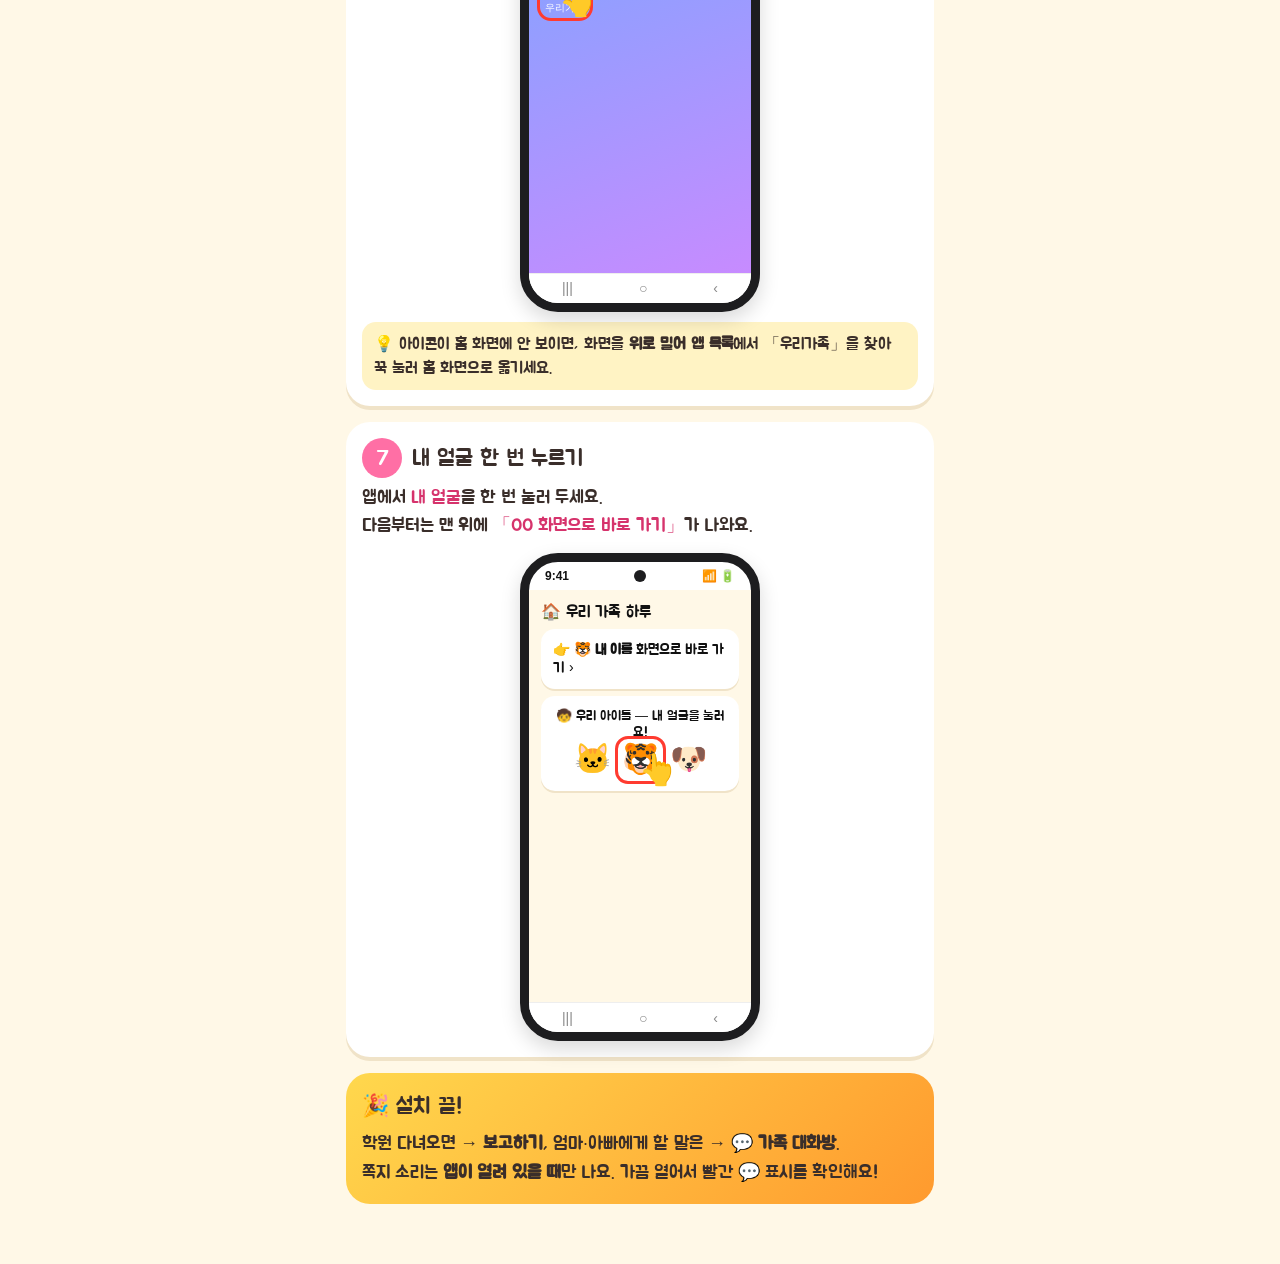
==== commit d5186b98: "음성 안내·알림창, 긴급 공지, 미션 사진 인증, 얼굴 사진, 새 게임, 챗GPT 물어보기 Co-Authored-By: Claude Opus 5.5 <noreply@anthropi" ====
--- a/install-galaxy.html
+++ b/install-galaxy.html
@@ -125,4 +125,4 @@
 <h1><img src="icon-192.png" alt="">갤럭시에 「우리가족」 설치하기</h1>
 <div class="tabs"><a href="install.html">🍎 아이폰</a><a class="on" href="install-galaxy.html">🤖 갤럭시</a></div>
 <p class="lead" style="margin-top:12px">플레이스토어에서 받지 않아도 돼요.<br>인터넷 앱에서 한 번 열고 <b>「홈 화면에 추가」</b>만 하면 앱처럼 써요.<br><small>그림의 <span style="color:#ff3b30">빨간 테두리</span>와 👆 손가락을 따라 누르세요.</small></p>
-<div class="url">https://mkenc3-ctrl.github.io/uri-gajok/</div><div class="step"><div class="sh"><div class="no">1</div><h2>카톡 주소를 <u>꾹 누르기</u> → 복사</h2></div><p class="say">카톡의 파란 주소를 <b>톡 누르지 말고 1초 동안 꾹</b> 누르세요.<br>메뉴에서 <b>「복사」</b>를 누르세요.</p><div class="two"><div><div class="phone gal"><div class="scr"><div class="isl"></div><div class="stat"><span>9:41</span><span>📶 🔋</span></div><div class="khd">‹ 엄마</div><div class="kbar"><div class="kmsg"><div class="kava">🐰</div><div class="kbub">우리 가족 앱이야 😊</div></div><div class="kmsg"><div class="kava">🐰</div><div class="kbub hl"><a>https://mkenc3-ctrl.github.io/uri-gajok/</a></div></div></div><div class="finger" style="left:110px;top:118px">👆</div><div class="navb"><span>|||</span><span>○</span><span>‹</span></div></div></div><div class="cap">① 주소를 꾹~</div></div><div><div class="phone gal"><div class="scr"><div class="isl"></div><div class="stat"><span>9:41</span><span>📶 🔋</span></div><div class="khd">‹ 엄마</div><div class="kbar"><div class="kmsg"><div class="kava">🐰</div><div class="kbub">우리 가족 앱이야 😊</div></div><div class="kmsg"><div class="kava">🐰</div><div class="kbub"><a>https://mkenc3-ctrl.github.io/uri-gajok/</a></div></div></div><div class="dim"></div><div class="menu" style="top:150px;bottom:auto;left:40px;right:auto"><div>열기</div><div class="hl" style="outline-offset:-3px">📋 복사</div><div>공유</div><div>나에게 보내기</div></div><div class="finger" style="left:130px;top:196px">👆</div><div class="navb"><span>|||</span><span>○</span><span>‹</span></div></div></div><div class="cap">② 「복사」</div></div></div></div><div class="step"><div class="sh"><div class="no">2</div><h2>인터넷 앱을 열고 붙여넣기</h2></div><p class="say">갤럭시에는 인터넷 앱이 <b>둘 중 하나</b> 있어요. 아무거나 써도 돼요.<br><b>🪐 삼성 인터넷</b>(보라색 행성) 또는 <b>🔵 크롬</b>(빨강·노랑·초록 동그라미)<br>열고 나서 <b>주소창을 꾹</b> → <b>「붙여넣기」</b> → 키보드의 <b>「이동」</b>.</p><div class="two"><div><div class="phone gal"><div class="scr"><div class="isl"></div><div class="stat"><span>9:41</span><span>📶 🔋</span></div><div class="home"><div class="app"><span></span>카메라</div><div class="app"><span style="background:#ffe812"></span>카카오톡</div><div class="app hl" style="outline-offset:2px"><span class="ibig">🪐</span>삼성 인터넷</div><div class="app hl" style="outline-offset:2px"><span class="ibig">🔵</span>Chrome</div></div><div class="finger" style="right:40px;top:90px">👆</div><div class="navb"><span>|||</span><span>○</span><span>‹</span></div></div></div><div class="cap">① 삼성 인터넷 또는 크롬</div></div><div><div class="phone gal"><div class="scr"><div class="isl"></div><div class="stat"><span>9:41</span><span>📶 🔋</span></div><div class="sad hl">주소 검색 또는 입력</div><div class="page" style="background:#fff"></div><div class="dim"></div><div class="menu" style="top:70px;bottom:auto;left:30px;right:auto;width:120px"><div class="hl" style="outline-offset:-3px">📋 붙여넣기</div><div>모두 선택</div></div><div class="finger" style="left:80px;top:100px">👆</div><div class="navb"><span>|||</span><span>○</span><span>‹</span></div></div></div><div class="cap">② 주소창 꾹 → 「붙여넣기」 → 「이동」</div></div></div><div class="tip">💡 붙여넣기가 안 되면 주소창에 직접 쳐도 돼요: <b style="font-size:17px">mkenc3-ctrl.github.io/uri-gajok</b></div></div><div class="step"><div class="sh"><div class="no">3</div><h2>가족 계정으로 들어가기</h2></div><p class="say">이메일 <b>diadora892@naver.com</b>과 <b>가족 비밀번호</b>를 넣고 <b>「들어가기」</b>를 누르세요.<br><small>(한 번만 하면 휴대폰이 기억해요)</small></p><div class="phone gal"><div class="scr"><div class="isl"></div><div class="stat"><span>9:41</span><span>📶 🔋</span></div><div class="cbar"><span class="ad">🔒 mkenc3-ctrl.github.io/uri-gajok</span></div><div class="page"><div class="ttl">🏠 우리 가족 하루</div><div class="card">☁️<br>가족 계정으로 들어가요<div class="in f">diadora892@naver.com</div><div class="in f">••••••••</div><div class="btn hl">들어가기</div></div></div><div class="finger" style="left:140px;top:230px">👆</div><div class="navb"><span>|||</span><span>○</span><span>‹</span></div></div></div></div><div class="bh" style="background:linear-gradient(135deg,#6f4bd8,#a07bff)">🪐 삼성 인터넷이면 → 4번</div><div class="step"><div class="sh"><div class="no">4</div><h2>≡ → 「현재 페이지 추가」 → 「홈 화면」</h2></div><p class="say"><b>오른쪽 아래 ≡ (줄 세 개)</b>를 누르세요.<br>→ <b>「+ 현재 페이지 추가」</b>(또는 「페이지 추가」) → <b>「홈 화면」</b> → <b>「추가」</b>.</p><div class="two"><div><div class="phone gal"><div class="scr"><div class="isl"></div><div class="stat"><span>9:41</span><span>📶 🔋</span></div><div class="sad">🔒 mkenc3-ctrl.github.io</div><div class="page"><div class="ttl">🏠 우리 가족 하루</div><div class="card">👨‍👩‍👧‍👦 부모님 · 🧒 아이들</div></div><div class="sbar"><span>‹</span><span>›</span><span>⌂</span><span>❐</span><span class="hl" style="padding:0 6px">≡</span></div><div class="finger" style="right:10px;bottom:28px">👆</div><div class="navb"><span>|||</span><span>○</span><span>‹</span></div></div></div><div class="cap">① 오른쪽 아래 ≡</div></div><div><div class="phone gal"><div class="scr"><div class="isl"></div><div class="stat"><span>9:41</span><span>📶 🔋</span></div><div class="sad">🔒 mkenc3-ctrl.github.io</div><div class="page"><div class="ttl">🏠 우리 가족 하루</div><div class="card">☁️<br>가족 계정으로 들어가요</div></div><div class="dim"></div><div class="smenu"><div><span>⭐</span>북마크</div><div class="hl"><span>＋</span>현재 페이지 추가</div><div><span>⬇️</span>다운로드</div><div><span>⚙️</span>설정</div></div><div class="sbar"><span>‹</span><span>›</span><span>⌂</span><span>❐</span><span>≡</span></div><div class="finger" style="left:80px;bottom:80px">👆</div><div class="navb"><span>|||</span><span>○</span><span>‹</span></div></div></div><div class="cap">② 「현재 페이지 추가」 → 「홈 화면」</div></div></div><div class="tip">💡 주소창 옆에 <b>⬇️ 또는 「설치」 아이콘</b>이 보이면 그걸 눌러도 돼요. → <b>「설치」</b></div></div><div class="bh" style="background:linear-gradient(135deg,#1a73e8,#34a853)">🔵 크롬이면 → 5번</div><div class="step"><div class="sh"><div class="no">5</div><h2>⋮ → 「홈 화면에 추가」 → 「설치」</h2></div><p class="say"><b>오른쪽 위 ⋮ (점 세 개, 세로)</b>를 누르세요.<br>→ <b>「홈 화면에 추가」</b>(또는 「앱 설치」) → <b>「설치」</b>(또는 「추가」).</p><div class="two"><div><div class="phone gal"><div class="scr"><div class="isl"></div><div class="stat"><span>9:41</span><span>📶 🔋</span></div><div class="cbar"><span class="ic">⌂</span><span class="ad">🔒 mkenc3-ctrl.github.io</span><span class="ic">▢</span><span class="ic hl">⋮</span></div><div class="page"><div class="ttl">🏠 우리 가족 하루</div><div class="card">👨‍👩‍👧‍👦 부모님 · 🧒 아이들</div></div><div class="finger" style="right:2px;top:44px">👆</div><div class="navb"><span>|||</span><span>○</span><span>‹</span></div></div></div><div class="cap">① 오른쪽 위 ⋮</div></div><div><div class="phone gal"><div class="scr"><div class="isl"></div><div class="stat"><span>9:41</span><span>📶 🔋</span></div><div class="cbar"><span class="ic">⌂</span><span class="ad">🔒 mkenc3-ctrl.github.io</span><span class="ic">▢</span><span class="ic">⋮</span></div><div class="page"><div class="ttl">🏠 우리 가족 하루</div><div class="card">☁️<br>가족 계정으로 들어가요</div></div><div class="dim"></div><div class="cmenu"><div>새 탭</div><div>방문 기록</div><div>북마크</div><div class="hl" style="outline-offset:-3px">📲 홈 화면에 추가</div><div>설정</div></div><div class="finger" style="right:40px;top:170px">👆</div><div class="navb"><span>|||</span><span>○</span><span>‹</span></div></div></div><div class="cap">② 「홈 화면에 추가」</div></div></div><div style="margin-top:14px"><div class="phone gal"><div class="scr"><div class="isl"></div><div class="stat"><span>9:41</span><span>📶 🔋</span></div><div class="cbar"><span class="ic">⌂</span><span class="ad">🔒 mkenc3-ctrl.github.io</span><span class="ic">▢</span><span class="ic">⋮</span></div><div class="page"><div class="ttl">🏠 우리 가족 하루</div><div class="card">☁️<br>가족 계정으로 들어가요</div></div><div class="dim"></div><div class="dlg"><b>앱 설치</b><div class="row"><img src="icon-192.png" alt=""><div>우리가족<br><span style="color:#888;font-size:11px">mkenc3-ctrl.github.io</span></div></div><div class="bt"><span style="color:#666">취소</span><span class="hl" style="padding:0 4px">설치</span></div></div><div class="finger" style="right:22px;top:260px">👆</div><div class="navb"><span>|||</span><span>○</span><span>‹</span></div></div></div><div class="cap">③ 「설치」 누르기</div></div></div><div class="step"><div class="sh"><div class="no">6</div><h2>홈 화면의 노란 집 아이콘으로 열기</h2></div><p class="say">홈 화면에 <b>노란 집 🏠 「우리가족」</b> 아이콘이 생겨요.<br>이제부터는 <b>이 아이콘</b>을 누르면 앱처럼 꽉 찬 화면으로 열려요.</p><div class="phone gal"><div class="scr"><div class="isl"></div><div class="stat"><span>9:41</span><span>📶 🔋</span></div><div class="home"><div class="app"><span></span>카메라</div><div class="app"><span></span>갤러리</div><div class="app"><span style="background:#ffe812"></span>카카오톡</div><div class="app"><span></span>설정</div><div class="app hl" style="outline-offset:3px"><img src="icon-192.png" alt="">우리가족</div></div><div class="finger" style="left:30px;top:150px">👆</div><div class="navb"><span>|||</span><span>○</span><span>‹</span></div></div></div><div class="tip">💡 아이콘이 홈 화면에 안 보이면, 화면을 <b>위로 밀어 앱 목록</b>에서 「우리가족」을 찾아 꾹 눌러 홈 화면으로 옮기세요.</div></div><div class="step"><div class="sh"><div class="no">7</div><h2>내 얼굴 한 번 누르기</h2></div><p class="say">앱에서 <b>내 얼굴</b>을 한 번 눌러 두세요.<br>다음부터는 맨 위에 <b>「OO 화면으로 바로 가기」</b>가 나와요.</p><div class="phone gal"><div class="scr"><div class="isl"></div><div class="stat"><span>9:41</span><span>📶 🔋</span></div><div class="page"><div class="ttl">🏠 우리 가족 하루</div><div class="card" style="text-align:left;font-size:14px">👉 🐯 <b>내 이름</b> 화면으로 바로 가기 ›</div><div class="card" style="font-size:13px">🧒 우리 아이들 — 내 얼굴을 눌러요!<br><span style="font-size:30px">🐱 <span class="hl" style="display:inline-block;padding:0 2px">🐯</span> 🐶</span></div></div><div class="finger" style="left:110px;top:190px">👆</div><div class="navb"><span>|||</span><span>○</span><span>‹</span></div></div></div></div><div class="end"><h2>🎉 설치 끝!</h2>학원 다녀오면 → <b>보고하기</b>, 엄마·아빠에게 할 말은 → <b>💬 가족 대화방</b>.<br>쪽지 소리는 <b>앱이 열려 있을 때</b>만 나요. 가끔 열어서 빨간 💬 표시를 확인해요!</div></div></body></html>+<div class="url">https://mkenc3-ctrl.github.io/uri-gajok/</div><div class="step"><div class="sh"><div class="no">1</div><h2>카톡 주소를 <u>꾹 누르기</u> → 복사</h2></div><p class="say">카톡의 파란 주소를 <b>톡 누르지 말고 1초 동안 꾹</b> 누르세요.<br>메뉴에서 <b>「복사」</b>를 누르세요.</p><div class="two"><div><div class="phone gal"><div class="scr"><div class="isl"></div><div class="stat"><span>9:41</span><span>📶 🔋</span></div><div class="khd">‹ 엄마</div><div class="kbar"><div class="kmsg"><div class="kava">🐰</div><div class="kbub">우리 가족 앱이야 😊</div></div><div class="kmsg"><div class="kava">🐰</div><div class="kbub hl"><a>https://mkenc3-ctrl.github.io/uri-gajok/</a></div></div></div><div class="finger" style="left:110px;top:118px">👆</div><div class="navb"><span>|||</span><span>○</span><span>‹</span></div></div></div><div class="cap">① 주소를 꾹~</div></div><div><div class="phone gal"><div class="scr"><div class="isl"></div><div class="stat"><span>9:41</span><span>📶 🔋</span></div><div class="khd">‹ 엄마</div><div class="kbar"><div class="kmsg"><div class="kava">🐰</div><div class="kbub">우리 가족 앱이야 😊</div></div><div class="kmsg"><div class="kava">🐰</div><div class="kbub"><a>https://mkenc3-ctrl.github.io/uri-gajok/</a></div></div></div><div class="dim"></div><div class="menu" style="top:150px;bottom:auto;left:40px;right:auto"><div>열기</div><div class="hl" style="outline-offset:-3px">📋 복사</div><div>공유</div><div>나에게 보내기</div></div><div class="finger" style="left:130px;top:196px">👆</div><div class="navb"><span>|||</span><span>○</span><span>‹</span></div></div></div><div class="cap">② 「복사」</div></div></div></div><div class="step"><div class="sh"><div class="no">2</div><h2>인터넷 앱을 열고 붙여넣기</h2></div><p class="say">갤럭시에는 인터넷 앱이 <b>둘 중 하나</b> 있어요. 아무거나 써도 돼요.<br><b>🪐 삼성 인터넷</b>(보라색 행성) 또는 <b>🔵 크롬</b>(빨강·노랑·초록 동그라미)<br>열고 나서 <b>주소창을 꾹</b> → <b>「붙여넣기」</b> → 키보드의 <b>「이동」</b>.</p><div class="two"><div><div class="phone gal"><div class="scr"><div class="isl"></div><div class="stat"><span>9:41</span><span>📶 🔋</span></div><div class="home"><div class="app"><span></span>카메라</div><div class="app"><span style="background:#ffe812"></span>카카오톡</div><div class="app hl" style="outline-offset:2px"><span class="ibig">🪐</span>삼성 인터넷</div><div class="app hl" style="outline-offset:2px"><span class="ibig">🔵</span>크롬</div></div><div class="finger" style="right:40px;top:90px">👆</div><div class="navb"><span>|||</span><span>○</span><span>‹</span></div></div></div><div class="cap">① 삼성 인터넷 또는 크롬</div></div><div><div class="phone gal"><div class="scr"><div class="isl"></div><div class="stat"><span>9:41</span><span>📶 🔋</span></div><div class="sad hl">주소 검색 또는 입력</div><div class="page" style="background:#fff"></div><div class="dim"></div><div class="menu" style="top:70px;bottom:auto;left:30px;right:auto;width:120px"><div class="hl" style="outline-offset:-3px">📋 붙여넣기</div><div>모두 선택</div></div><div class="finger" style="left:80px;top:100px">👆</div><div class="navb"><span>|||</span><span>○</span><span>‹</span></div></div></div><div class="cap">② 주소창 꾹 → 「붙여넣기」 → 「이동」</div></div></div><div class="tip">💡 붙여넣기가 안 되면 주소창에 직접 쳐도 돼요: <b style="font-size:17px">mkenc3-ctrl.github.io/uri-gajok</b></div></div><div class="step"><div class="sh"><div class="no">3</div><h2>가족 계정으로 들어가기</h2></div><p class="say">이메일 <b>diadora892@naver.com</b>과 <b>가족 비밀번호</b>를 넣고 <b>「들어가기」</b>를 누르세요.<br><small>(한 번만 하면 휴대폰이 기억해요)</small></p><div class="phone gal"><div class="scr"><div class="isl"></div><div class="stat"><span>9:41</span><span>📶 🔋</span></div><div class="cbar"><span class="ad">🔒 mkenc3-ctrl.github.io/uri-gajok</span></div><div class="page"><div class="ttl">🏠 우리 가족 하루</div><div class="card">☁️<br>가족 계정으로 들어가요<div class="in f">diadora892@naver.com</div><div class="in f">••••••••</div><div class="btn hl">들어가기</div></div></div><div class="finger" style="left:140px;top:230px">👆</div><div class="navb"><span>|||</span><span>○</span><span>‹</span></div></div></div></div><div class="bh" style="background:linear-gradient(135deg,#6f4bd8,#a07bff)">🪐 삼성 인터넷이면 → 4번</div><div class="step"><div class="sh"><div class="no">4</div><h2>≡ → 「현재 페이지 추가」 → 「홈 화면」</h2></div><p class="say"><b>오른쪽 아래 ≡ (줄 세 개)</b>를 누르세요.<br>→ <b>「+ 현재 페이지 추가」</b>(또는 「페이지 추가」) → <b>「홈 화면」</b> → <b>「추가」</b>.</p><div class="two"><div><div class="phone gal"><div class="scr"><div class="isl"></div><div class="stat"><span>9:41</span><span>📶 🔋</span></div><div class="sad">🔒 mkenc3-ctrl.github.io</div><div class="page"><div class="ttl">🏠 우리 가족 하루</div><div class="card">👨‍👩‍👧‍👦 부모님 · 🧒 아이들</div></div><div class="sbar"><span>‹</span><span>›</span><span>⌂</span><span>❐</span><span class="hl" style="padding:0 6px">≡</span></div><div class="finger" style="right:10px;bottom:28px">👆</div><div class="navb"><span>|||</span><span>○</span><span>‹</span></div></div></div><div class="cap">① 오른쪽 아래 ≡</div></div><div><div class="phone gal"><div class="scr"><div class="isl"></div><div class="stat"><span>9:41</span><span>📶 🔋</span></div><div class="sad">🔒 mkenc3-ctrl.github.io</div><div class="page"><div class="ttl">🏠 우리 가족 하루</div><div class="card">☁️<br>가족 계정으로 들어가요</div></div><div class="dim"></div><div class="smenu"><div><span>⭐</span>북마크</div><div class="hl"><span>＋</span>현재 페이지 추가</div><div><span>⬇️</span>다운로드</div><div><span>⚙️</span>설정</div></div><div class="sbar"><span>‹</span><span>›</span><span>⌂</span><span>❐</span><span>≡</span></div><div class="finger" style="left:80px;bottom:80px">👆</div><div class="navb"><span>|||</span><span>○</span><span>‹</span></div></div></div><div class="cap">② 「현재 페이지 추가」 → 「홈 화면」</div></div></div><div class="tip">💡 주소창 옆에 <b>⬇️ 또는 「설치」 아이콘</b>이 보이면 그걸 눌러도 돼요. → <b>「설치」</b></div></div><div class="bh" style="background:linear-gradient(135deg,#1a73e8,#34a853)">🔵 크롬이면 → 5번</div><div class="step"><div class="sh"><div class="no">5</div><h2>⋮ → 「홈 화면에 추가」 → 「설치」</h2></div><p class="say"><b>오른쪽 위 ⋮ (점 세 개, 세로)</b>를 누르세요.<br>→ <b>「홈 화면에 추가」</b>(또는 「앱 설치」) → <b>「설치」</b>(또는 「추가」).</p><div class="two"><div><div class="phone gal"><div class="scr"><div class="isl"></div><div class="stat"><span>9:41</span><span>📶 🔋</span></div><div class="cbar"><span class="ic">⌂</span><span class="ad">🔒 mkenc3-ctrl.github.io</span><span class="ic">▢</span><span class="ic hl">⋮</span></div><div class="page"><div class="ttl">🏠 우리 가족 하루</div><div class="card">👨‍👩‍👧‍👦 부모님 · 🧒 아이들</div></div><div class="finger" style="right:2px;top:44px">👆</div><div class="navb"><span>|||</span><span>○</span><span>‹</span></div></div></div><div class="cap">① 오른쪽 위 ⋮</div></div><div><div class="phone gal"><div class="scr"><div class="isl"></div><div class="stat"><span>9:41</span><span>📶 🔋</span></div><div class="cbar"><span class="ic">⌂</span><span class="ad">🔒 mkenc3-ctrl.github.io</span><span class="ic">▢</span><span class="ic">⋮</span></div><div class="page"><div class="ttl">🏠 우리 가족 하루</div><div class="card">☁️<br>가족 계정으로 들어가요</div></div><div class="dim"></div><div class="cmenu"><div>새 탭</div><div>방문 기록</div><div>북마크</div><div class="hl" style="outline-offset:-3px">📲 홈 화면에 추가</div><div>설정</div></div><div class="finger" style="right:40px;top:170px">👆</div><div class="navb"><span>|||</span><span>○</span><span>‹</span></div></div></div><div class="cap">② 「홈 화면에 추가」</div></div></div><div style="margin-top:14px"><div class="phone gal"><div class="scr"><div class="isl"></div><div class="stat"><span>9:41</span><span>📶 🔋</span></div><div class="cbar"><span class="ic">⌂</span><span class="ad">🔒 mkenc3-ctrl.github.io</span><span class="ic">▢</span><span class="ic">⋮</span></div><div class="page"><div class="ttl">🏠 우리 가족 하루</div><div class="card">☁️<br>가족 계정으로 들어가요</div></div><div class="dim"></div><div class="dlg"><b>앱 설치</b><div class="row"><img src="icon-192.png" alt=""><div>우리가족<br><span style="color:#888;font-size:11px">mkenc3-ctrl.github.io</span></div></div><div class="bt"><span style="color:#666">취소</span><span class="hl" style="padding:0 4px">설치</span></div></div><div class="finger" style="right:22px;top:260px">👆</div><div class="navb"><span>|||</span><span>○</span><span>‹</span></div></div></div><div class="cap">③ 「설치」 누르기</div></div></div><div class="step"><div class="sh"><div class="no">6</div><h2>홈 화면의 노란 집 아이콘으로 열기</h2></div><p class="say">홈 화면에 <b>노란 집 🏠 「우리가족」</b> 아이콘이 생겨요.<br>이제부터는 <b>이 아이콘</b>을 누르면 앱처럼 꽉 찬 화면으로 열려요.</p><div class="phone gal"><div class="scr"><div class="isl"></div><div class="stat"><span>9:41</span><span>📶 🔋</span></div><div class="home"><div class="app"><span></span>카메라</div><div class="app"><span></span>갤러리</div><div class="app"><span style="background:#ffe812"></span>카카오톡</div><div class="app"><span></span>설정</div><div class="app hl" style="outline-offset:3px"><img src="icon-192.png" alt="">우리가족</div></div><div class="finger" style="left:30px;top:150px">👆</div><div class="navb"><span>|||</span><span>○</span><span>‹</span></div></div></div><div class="tip">💡 아이콘이 홈 화면에 안 보이면, 화면을 <b>위로 밀어 앱 목록</b>에서 「우리가족」을 찾아 꾹 눌러 홈 화면으로 옮기세요.</div></div><div class="step"><div class="sh"><div class="no">7</div><h2>내 얼굴 한 번 누르기</h2></div><p class="say">앱에서 <b>내 얼굴</b>을 한 번 눌러 두세요.<br>다음부터는 맨 위에 <b>「OO 화면으로 바로 가기」</b>가 나와요.</p><div class="phone gal"><div class="scr"><div class="isl"></div><div class="stat"><span>9:41</span><span>📶 🔋</span></div><div class="page"><div class="ttl">🏠 우리 가족 하루</div><div class="card" style="text-align:left;font-size:14px">👉 🐯 <b>내 이름</b> 화면으로 바로 가기 ›</div><div class="card" style="font-size:13px">🧒 우리 아이들 — 내 얼굴을 눌러요!<br><span style="font-size:30px">🐱 <span class="hl" style="display:inline-block;padding:0 2px">🐯</span> 🐶</span></div></div><div class="finger" style="left:110px;top:190px">👆</div><div class="navb"><span>|||</span><span>○</span><span>‹</span></div></div></div></div><div class="end"><h2>🎉 설치 끝!</h2>학원 다녀오면 → <b>보고하기</b>, 엄마·아빠에게 할 말은 → <b>💬 가족 대화방</b>.<br>쪽지 소리는 <b>앱이 열려 있을 때</b>만 나요. 가끔 열어서 빨간 💬 표시를 확인해요!</div></div></body></html>
